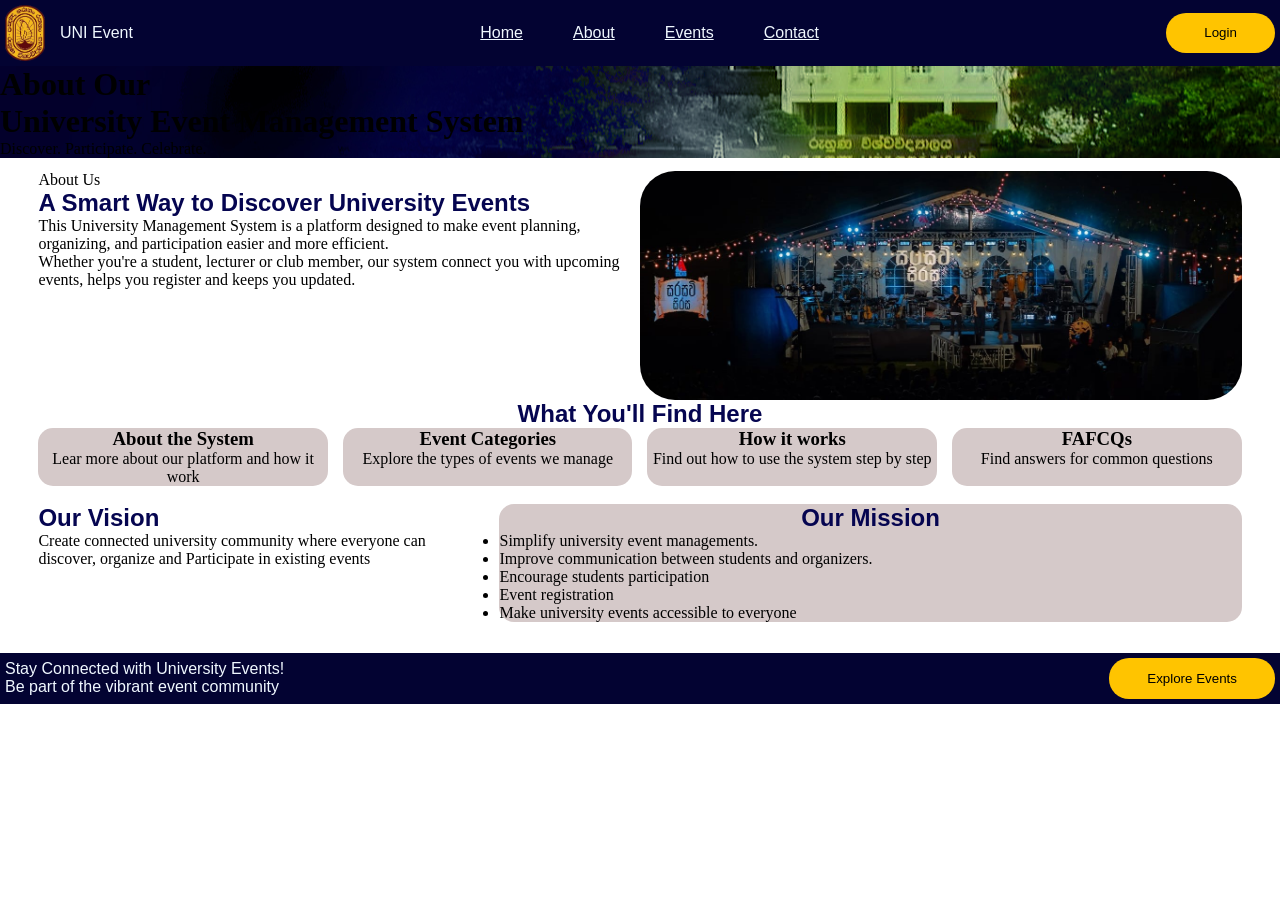
==== About.html @ bffebc49 "Test Event page" ====
<!DOCTYPE html>
<html>
    <head>
        <title> UNI EVENTS </title>
        <style>

        </style>
        <link rel="stylesheet" type="text/css" href="About_Style.css">
    </head>
    <body>
        <div id="margin">
            <div class="heading" >
                <div id="img_h2">
                    <img src="uni_logo.png" alt="UOR" class="Uni_logo">
                    <p>UNI Event</p>
                </div>
                <div class="horizontal_row_main">
                    <p>
                        Home
                    </p>
                     <p>
                       About
                    </p>
                     <p>
                        Events
                    </p>
                     <p>
                        Contact
                    </p>
                </div>
                <button type="button" class="Button">
                    Login
                </button>
            </div>
            <div id="img">
                <h1>
                    About Our
                        <br>
                    University Event Management System
                </h1>
                    Discover. Participate. Celebrate.
                
            </div>
        </div>

        <div id="body">
            <div class="horizontal-row2">
                <div>
                    <p>
                        About Us
                    </p>
                    <h2>
                        A Smart Way to Discover University Events
                    </h2>
                    <p>This University Management System is a platform
                        designed to make event planning, organizing,
                        and participation easier and more efficient.
                        <br>
                        Whether you're a student, lecturer or club member,
                        our system connect you with upcoming events, helps
                        you register and keeps you updated.
                    </p>
                </div>
                <img src="Event.jpeg" id="event">
            </div>
            <h2>
                <center>
                    What You'll Find Here
                </center>
            </h2>
            <div class="horizontal-row2">
                <div class="box_div">
                    <h3>
                        About the System
                    </h3>
                    <p>
                        Lear more about our platform and how it work
                    </p>
                </div>
                <div class="box_div">
                    <h3>
                        Event Categories
                    </h3>
                    <p>
                        Explore the types of events we manage
                    </p>
                </div>
                <div class="box_div">
                    <h3>
                        How it works
                    </h3>
                    <p>
                        Find out how to use the system step by step
                    </p>
                </div>
                <div class="box_div">
                    <h3>
                        FAFCQs
                    </h3>
                    <p>
                       Find answers for common questions
                    </p>
                </div>
            </div>

        <br>

            <div class="horizontal-row2">
                <div>
                    <h2>
                        Our Vision
                    </h2>
                    <p>
                        Create connected university community where
                        everyone can discover, organize and Participate
                        in existing events
                    </p>
                </div>
                <div class="box_div">
                    <h2>
                        Our Mission
                    </h2>
                    <ul>
                        <li>
                            Simplify university event managements.
                        </li>
                        <li>
                            Improve communication between students and organizers.
                        </li>
                        <li>
                            Encourage students participation
                        </li>
                        <li>
                            Event registration
                        </li>
                        <li>
                            Make university events accessible to everyone
                        </li>
                    </ul>
                </div>
            </div>
        </div>
            <br>
        <div class="heading">
            <div>
                <p>
                    Stay Connected with University Events!
                <br>
                    Be part of the vibrant event community
                </p>
            </div>
                <button type="button" class="Button">
                    Explore Events
                </button>
        </div>
        
    </body>
</html>
---- About_Style.css ----
.Uni_logo{
        width: 40px; 
        height:auto;
        }

#img_h2{
    display: flex;
    justify-content: center;
    align-items:center;
    gap:15px;
    color:aliceblue;
    font-family: sans-serif;
}

.heading{
    display: flex;
    gap:15px;
    align-items:center;
    justify-content: space-between;
    background-color:rgb(3, 3, 50);
    padding : 5px;
    color:aliceblue;
    font-family: sans-serif;
    
}
#img{
    background-image: url(Uni.jpg);
    background-size: cover;
    background-position: center;
    background-repeat: no-repeat;
    height: 100%;
}

*{
    
    margin: 0;
    padding: 0;
    box-sizing: border-box;
}


    
  
#body{
    margin-left: 3%;
    margin-right: 3%;
    margin-top: 1%;
    margin-bottom: 1%;
}

#event{
    height:auto;
    width:50%;
    border-radius: 35px;
}
.horizontal_row_main{
    display: flex;
    justify-content: center;
    gap: 50px;
    cursor:pointer;
    text-decoration: underline;   
}
h2{
    font-family:sans-serif ;
    color: rgb(5, 5, 80);
    

}
.horizontal-row2{
    display: flex;
    gap:15px;
    
}
.box_div{
    background-color: rgb(213, 201, 201);
    text-align: center;
    width:100%;
    border-radius: 15px;

}
li{
    text-align: left;
    
}
.Button{
    background-color: rgb(255, 196, 0);
    justify-self: end;
    padding: 1% 3%;
    border-radius: 20px;
    border: none;
    cursor:pointer;

}
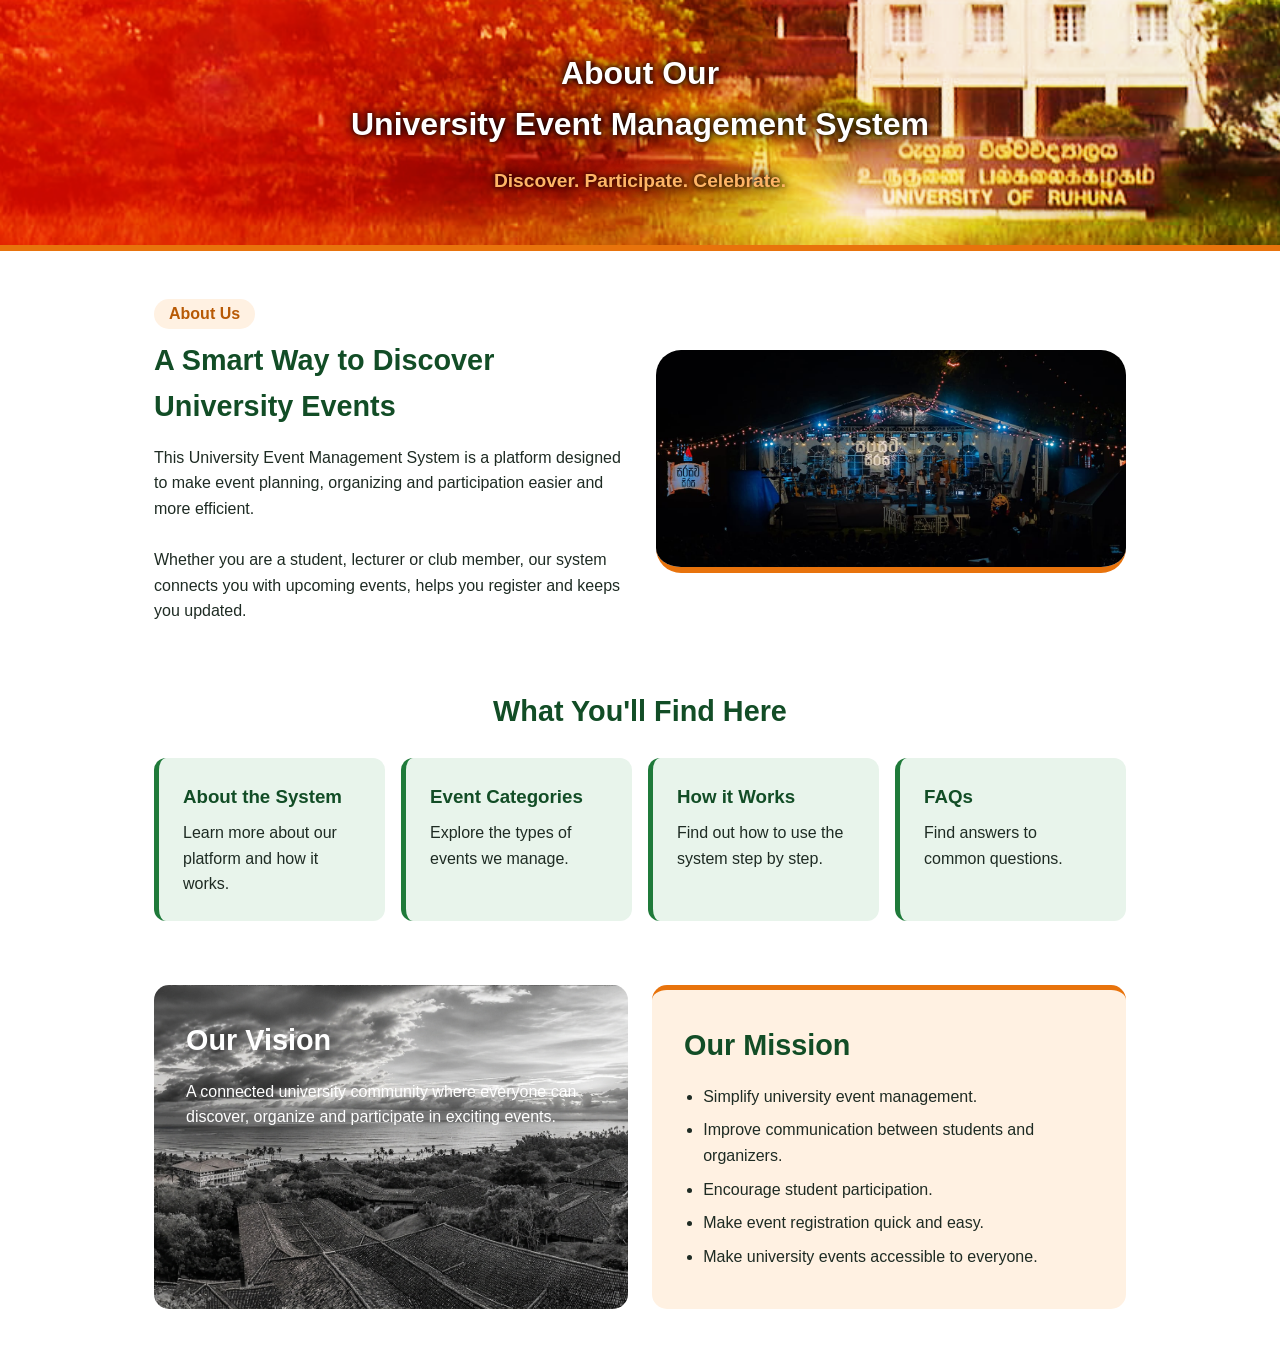
==== commit b95fdc8d: "without navigation and footer" ====
--- a/About.html
+++ b/About.html
@@ -1,158 +1,86 @@
 <!DOCTYPE html>
 <html>
     <head>
-        <title> UNI EVENTS </title>
-        <style>
-
-        </style>
+        <meta name="viewport" content="width=device-width, initial-scale=1">
+        <title>UNI EVENTS</title>
         <link rel="stylesheet" type="text/css" href="About_Style.css">
     </head>
     <body>
-        <div id="margin">
-            <div class="heading" >
-                <div id="img_h2">
-                    <img src="uni_logo.png" alt="UOR" class="Uni_logo">
-                    <p>UNI Event</p>
-                </div>
-                <div class="horizontal_row_main">
-                    <p>
-                        Home
-                    </p>
-                     <p>
-                       About
-                    </p>
-                     <p>
-                        Events
-                    </p>
-                     <p>
-                        Contact
-                    </p>
-                </div>
-                <button type="button" class="Button">
-                    Login
-                </button>
-            </div>
-            <div id="img">
-                <h1>
-                    About Our
-                        <br>
-                    University Event Management System
-                </h1>
-                    Discover. Participate. Celebrate.
-                
-            </div>
+        <div id="About">
+            <h1>
+                About Our
+                <br>
+                University Event Management System
+            </h1>
+            <p class="Tagline">Discover. Participate. Celebrate.</p>
         </div>
 
         <div id="body">
-            <div class="horizontal-row2">
-                <div>
+
+            <!-- About us -->
+            <div class="About_Us">
+                <div class="About_Text">
+                    <p class="Small_Title">About Us</p>
+                    <h2>A Smart Way to Discover University Events</h2>
                     <p>
-                        About Us
+                        This University Event Management System is a platform
+                        designed to make event planning, organizing and
+                        participation easier and more efficient.
                     </p>
-                    <h2>
-                        A Smart Way to Discover University Events
-                    </h2>
-                    <p>This University Management System is a platform
-                        designed to make event planning, organizing,
-                        and participation easier and more efficient.
-                        <br>
-                        Whether you're a student, lecturer or club member,
-                        our system connect you with upcoming events, helps
+                    <br>
+                    <p>
+                        Whether you are a student, lecturer or club member,
+                        our system connects you with upcoming events, helps
                         you register and keeps you updated.
                     </p>
                 </div>
-                <img src="Event.jpeg" id="event">
+                <img src="Event.jpeg" alt="University event" id="Event_Img">
             </div>
-            <h2>
-                <center>
-                    What You'll Find Here
-                </center>
-            </h2>
-            <div class="horizontal-row2">
-                <div class="box_div">
-                    <h3>
-                        About the System
-                    </h3>
-                    <p>
-                        Lear more about our platform and how it work
-                    </p>
+
+            <!-- What you will find -->
+            <h2 class="Center_Title">What You'll Find Here</h2>
+            <div class="Container_Collection">
+                <div class="Container">
+                    <h3>About the System</h3>
+                    <p>Learn more about our platform and how it works.</p>
                 </div>
-                <div class="box_div">
-                    <h3>
-                        Event Categories
-                    </h3>
-                    <p>
-                        Explore the types of events we manage
-                    </p>
+                <div class="Container">
+                    <h3>Event Categories</h3>
+                    <p>Explore the types of events we manage.</p>
                 </div>
-                <div class="box_div">
-                    <h3>
-                        How it works
-                    </h3>
-                    <p>
-                        Find out how to use the system step by step
-                    </p>
+                <div class="Container">
+                    <h3>How it Works</h3>
+                    <p>Find out how to use the system step by step.</p>
                 </div>
-                <div class="box_div">
-                    <h3>
-                        FAFCQs
-                    </h3>
-                    <p>
-                       Find answers for common questions
-                    </p>
+                <div class="Container">
+                    <h3>FAQs</h3>
+                    <p>Find answers to common questions.</p>
                 </div>
             </div>
 
-        <br>
-
-            <div class="horizontal-row2">
-                <div>
-                    <h2>
-                        Our Vision
-                    </h2>
+            <!-- Vision and Mission -->
+            <div class="Vision_Mission">
+                <div id="Vision">
+                    <h2>Our Vision</h2>
                     <p>
-                        Create connected university community where
-                        everyone can discover, organize and Participate
-                        in existing events
+                        A connected university community where
+                        everyone can discover, organize and participate
+                        in exciting events.
                     </p>
                 </div>
-                <div class="box_div">
-                    <h2>
-                        Our Mission
-                    </h2>
+                <div id="Mission">
+                    <h2>Our Mission</h2>
                     <ul>
-                        <li>
-                            Simplify university event managements.
-                        </li>
-                        <li>
-                            Improve communication between students and organizers.
-                        </li>
-                        <li>
-                            Encourage students participation
-                        </li>
-                        <li>
-                            Event registration
-                        </li>
-                        <li>
-                            Make university events accessible to everyone
-                        </li>
+                        <li>Simplify university event management.</li>
+                        <li>Improve communication between students and organizers.</li>
+                        <li>Encourage student participation.</li>
+                        <li>Make event registration quick and easy.</li>
+                        <li>Make university events accessible to everyone.</li>
                     </ul>
                 </div>
             </div>
+
         </div>
-            <br>
-        <div class="heading">
-            <div>
-                <p>
-                    Stay Connected with University Events!
-                <br>
-                    Be part of the vibrant event community
-                </p>
-            </div>
-                <button type="button" class="Button">
-                    Explore Events
-                </button>
-        </div>
-        
+
     </body>
-</html>+</html>
--- a/About_Style.css
+++ b/About_Style.css
@@ -1,96 +1,185 @@
+/* Colors used: orange, green and white */
 
-
-.Uni_logo{
-        width: 40px; 
-        height:auto;
-        }
-
-#img_h2{
-    display: flex;
-    justify-content: center;
-    align-items:center;
-    gap:15px;
-    color:aliceblue;
-    font-family: sans-serif;
-}
-
-.heading{
-    display: flex;
-    gap:15px;
-    align-items:center;
-    justify-content: space-between;
-    background-color:rgb(3, 3, 50);
-    padding : 5px;
-    color:aliceblue;
-    font-family: sans-serif;
-    
-}
-#img{
-    background-image: url(Uni.jpg);
-    background-size: cover;
-    background-position: center;
-    background-repeat: no-repeat;
-    height: 100%;
-}
-
-*{
-    
+* {
     margin: 0;
     padding: 0;
     box-sizing: border-box;
 }
 
-
-    
-  
-#body{
-    margin-left: 3%;
-    margin-right: 3%;
-    margin-top: 1%;
-    margin-bottom: 1%;
+body {
+    font-family: sans-serif;
+    color: #1e2b23;
+    background-color: white;
+    line-height: 1.6;
 }
 
-#event{
-    height:auto;
-    width:50%;
-    border-radius: 35px;
-}
-.horizontal_row_main{
-    display: flex;
-    justify-content: center;
-    gap: 50px;
-    cursor:pointer;
-    text-decoration: underline;   
-}
-h2{
-    font-family:sans-serif ;
-    color: rgb(5, 5, 80);
-    
-
-}
-.horizontal-row2{
-    display: flex;
-    gap:15px;
-    
-}
-.box_div{
-    background-color: rgb(213, 201, 201);
-    text-align: center;
-    width:100%;
-    border-radius: 15px;
-
-}
-li{
-    text-align: left;
-    
-}
-.Button{
-    background-color: rgb(255, 196, 0);
-    justify-self: end;
-    padding: 1% 3%;
-    border-radius: 20px;
-    border: none;
-    cursor:pointer;
-
+img {
+    max-width: 100%;
 }
 
+/* ---------- Top picture ---------- */
+#About{
+    background-image: url(Uni.png);
+    background-size: cover;
+    background-position: center;
+    background-repeat: no-repeat;
+    color: white;
+    text-align: center;
+    padding: 3rem 2rem;
+    border-bottom: 6px solid #e8730c;
+    text-shadow: 0 0 5px #000000, 0 0 15px #000000;
+}
+
+.Uni_logo {
+    width: 80px;
+    height: auto;
+    margin-bottom: 1rem;
+}
+
+#About_Img h1 {
+    font-size: 2.2rem;
+}
+
+.Tagline {
+    margin-top: 1rem;
+    font-size: 1.2rem;
+    font-weight: bold;
+    color: #ffb566;
+}
+
+/* ---------- Main body ---------- */
+#body {
+    max-width: 1100px;
+    margin: 0 auto;
+    padding: 3rem 5%;
+}
+
+h2 {
+    color: #124d26;
+    font-size: 1.8rem;
+}
+
+h3 {
+    color: #124d26;
+    margin-bottom: 0.5rem;
+}
+
+/* ---------- About us ---------- */
+.About_Us {
+    display: grid;
+    grid-template-columns: 1fr 1fr;
+    align-items: center;
+    gap: 2rem;
+}
+
+
+
+.About_Text h2 {
+    margin: 0.5rem 0 1rem 0;
+}
+
+.Small_Title {
+    display: inline-block;
+    background-color: #fff1e2;
+    color: #b85a05;
+    font-weight: bold;
+    padding: 2px 15px;
+    border-radius: 20px;
+}
+
+#Event_Img {
+    display:block;
+    width: 100%;
+    height: auto;
+    border-radius: 25px;
+    border-bottom: 6px solid #e8730c;
+}
+
+/* ---------- What you will find ---------- */
+.Center_Title {
+    text-align: center;
+    margin-top: 4rem;
+    margin-bottom: 1.5rem;
+}
+
+.Container_Collection {
+    display: grid;
+    grid-template-columns: 1fr 1fr 1fr 1fr;
+    gap: 1rem;
+}
+
+.Container {
+    background-color: #e8f4eb;
+    border-left: 5px solid #1f7a3a;
+    border-radius: 12px;
+    padding: 1.5rem;
+}
+
+/* ---------- Vision and Mission ---------- */
+.Vision_Mission {
+    display: grid;
+    grid-template-columns: 1fr 1fr;
+    gap: 1.5rem;
+    margin-top: 4rem;
+}
+
+#Vision {
+    background-image:url(Container_Img.jpg);
+    background-size: cover;
+    background-position: center;
+    color: white;
+    border-radius: 15px;
+    padding: 2rem;
+}
+
+#Vision h2 {
+    color: white;
+    margin-bottom: 1rem;
+}
+
+#Mission {
+    background-color: #fff1e2;
+    border-top: 5px solid #e8730c;
+    border-radius: 15px;
+    padding: 2rem;
+}
+
+#Mission h2 {
+    margin-bottom: 1rem;
+}
+
+li {
+    text-align: left;
+    margin-left: 1.2rem;
+    margin-bottom: 0.5rem;
+}
+
+/* ---------- Small screens ---------- */
+@media (max-width: 800px) {
+    .About_Us {
+       grid-template-columns: 1fr;
+    }
+
+    .About_Text,
+    #Event_Img {
+        width: 100%;
+    }
+
+    .Container_Collection {
+        grid-template-columns: 1fr 1fr;
+    }
+
+    .Vision_Mission {
+        grid-template-columns: 1fr;
+    }
+}
+
+@media (max-width: 500px) {
+    .Container_Collection {
+        grid-template-columns: 1fr;
+    }
+
+    #About_Img h1 {
+        font-size: 1.6rem;
+    }
+}
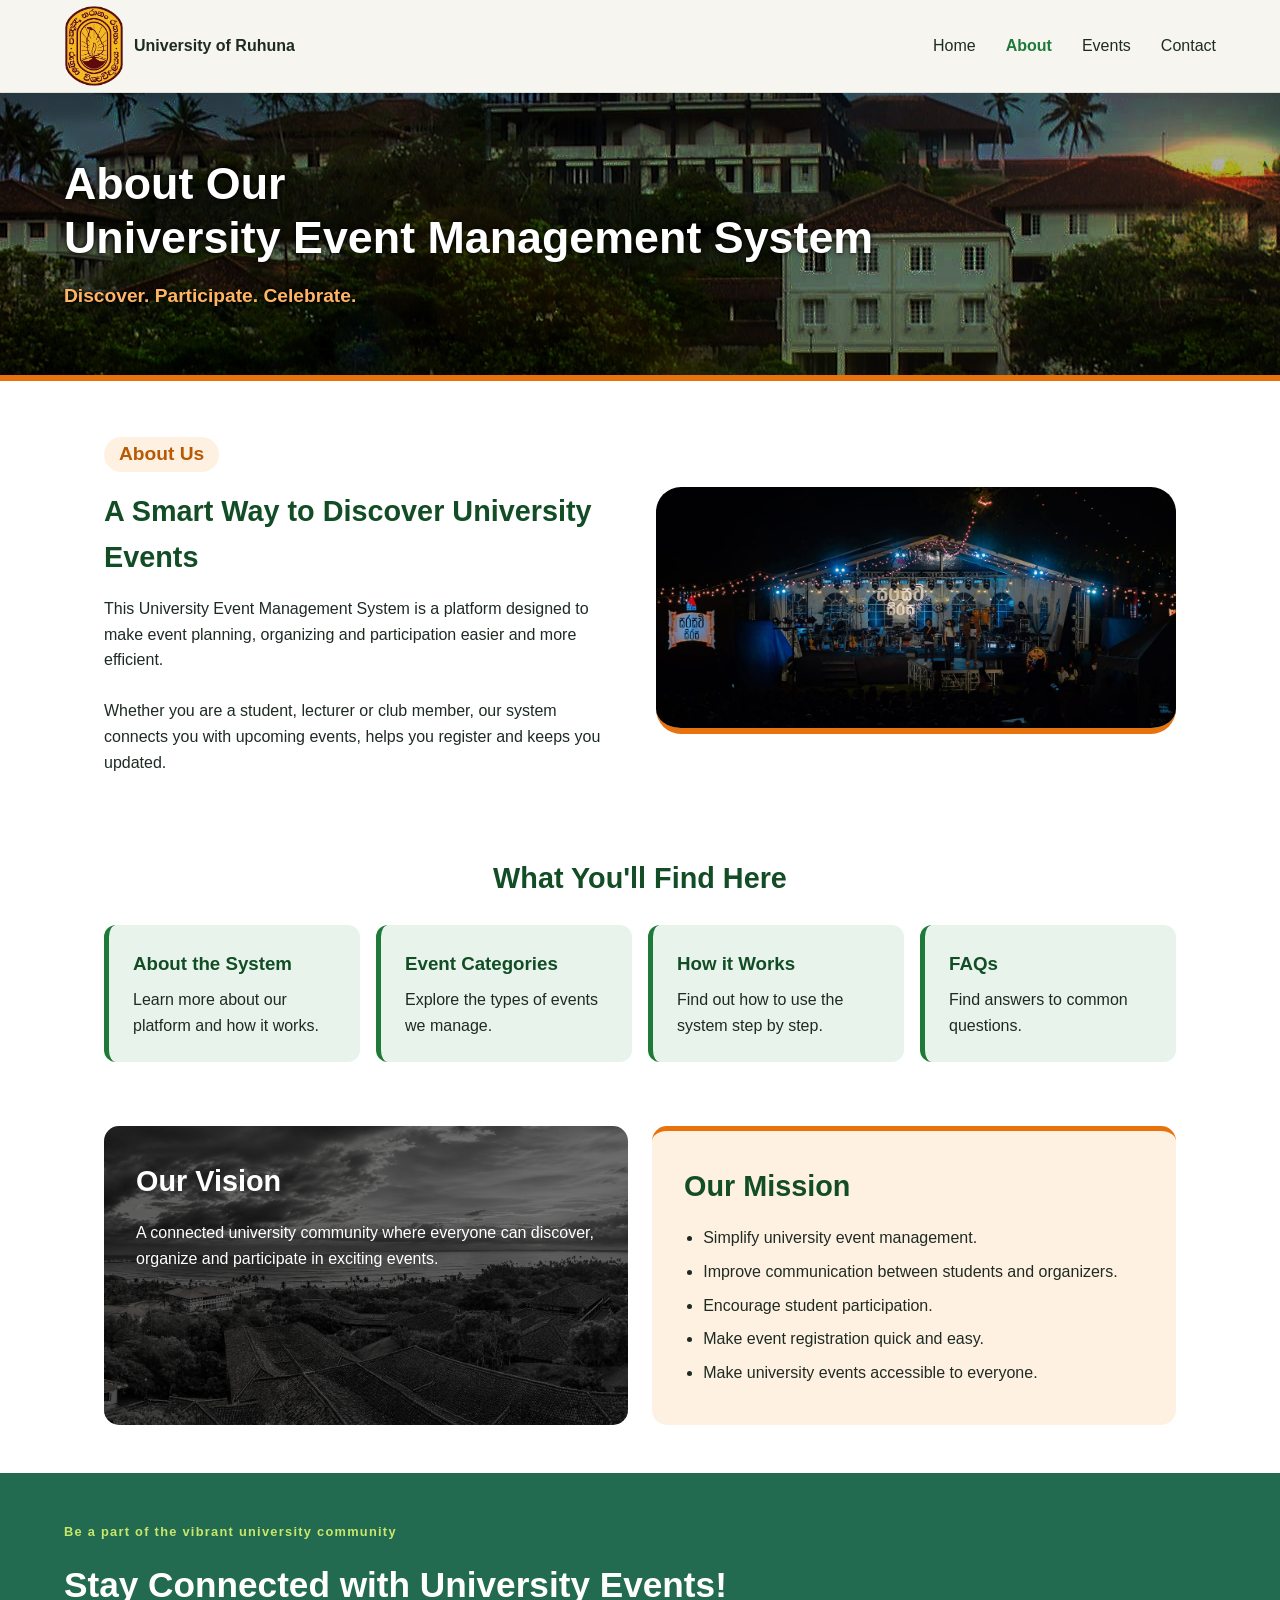
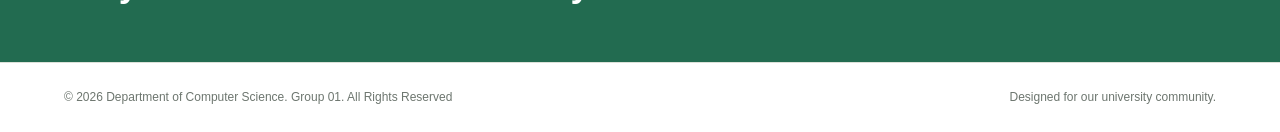
==== commit 0c0107b7: "Last test file" ====
--- a/About.html
+++ b/About.html
@@ -1,86 +1,120 @@
 <!DOCTYPE html>
-<html>
-    <head>
-        <meta name="viewport" content="width=device-width, initial-scale=1">
-        <title>UNI EVENTS</title>
-        <link rel="stylesheet" type="text/css" href="About_Style.css">
-    </head>
-    <body>
-        <div id="About">
-            <h1>
-                About Our
+<html lang="en">
+<head>
+    <meta charset="utf-8">
+    <meta name="viewport" content="width=device-width, initial-scale=1">
+    <title>UniConnect Events | About</title>
+    <link rel="stylesheet" href="About_Style.css">
+</head>
+<body>
+
+    <!-- ---------- Header ---------- -->
+    <header class="site-header">
+        <nav class="nav container">
+            <a class="brand" href="index.html">
+                <img src="About_Img/uni_logo.png" alt="University of Ruhuna logo" class="brand-logo-img">
+                University of Ruhuna
+            </a>
+            <div class="nav-links">
+                <a href="index.html">Home</a>
+                <a class="active" href="About.html">About</a>
+                <a href="events.html">Events</a>
+                <a href="contact.html">Contact</a>
+            </div>
+        </nav>
+    </header>
+
+    <!-- ---------- Top picture ---------- -->
+    <div id="About">
+        <h1>
+            About Our
+            <br>
+            University Event Management System
+        </h1>
+        <p class="Tagline">Discover. Participate. Celebrate.</p>
+    </div>
+
+    <div id="body">
+
+        <!-- ---------- About us ---------- -->
+        <div class="About_Us">
+            <div class="About_Text">
+                <p class="Small_Title">About Us</p>
+                <h3 class="section-heading">A Smart Way to Discover University Events</h3>
+                <p>
+                    This University Event Management System is a platform
+                    designed to make event planning, organizing and
+                    participation easier and more efficient.
+                </p>
                 <br>
-                University Event Management System
-            </h1>
-            <p class="Tagline">Discover. Participate. Celebrate.</p>
+                <p>
+                    Whether you are a student, lecturer or club member,
+                    our system connects you with upcoming events, helps
+                    you register and keeps you updated.
+                </p>
+            </div>
+            <img src="About_Img/Event.jpeg" alt="University event" id="Event_Img">
         </div>
 
-        <div id="body">
-
-            <!-- About us -->
-            <div class="About_Us">
-                <div class="About_Text">
-                    <p class="Small_Title">About Us</p>
-                    <h2>A Smart Way to Discover University Events</h2>
-                    <p>
-                        This University Event Management System is a platform
-                        designed to make event planning, organizing and
-                        participation easier and more efficient.
-                    </p>
-                    <br>
-                    <p>
-                        Whether you are a student, lecturer or club member,
-                        our system connects you with upcoming events, helps
-                        you register and keeps you updated.
-                    </p>
-                </div>
-                <img src="Event.jpeg" alt="University event" id="Event_Img">
+        <!-- ---------- What you will find ---------- -->
+        <h2 class="Center_Title">What You'll Find Here</h2>
+        <div class="Container_Collection">
+            <div class="Container">
+                <h3>About the System</h3>
+                <p>Learn more about our platform and how it works.</p>
             </div>
-
-            <!-- What you will find -->
-            <h2 class="Center_Title">What You'll Find Here</h2>
-            <div class="Container_Collection">
-                <div class="Container">
-                    <h3>About the System</h3>
-                    <p>Learn more about our platform and how it works.</p>
-                </div>
-                <div class="Container">
-                    <h3>Event Categories</h3>
-                    <p>Explore the types of events we manage.</p>
-                </div>
-                <div class="Container">
-                    <h3>How it Works</h3>
-                    <p>Find out how to use the system step by step.</p>
-                </div>
-                <div class="Container">
-                    <h3>FAQs</h3>
-                    <p>Find answers to common questions.</p>
-                </div>
+            <div class="Container">
+                <h3>Event Categories</h3>
+                <p>Explore the types of events we manage.</p>
             </div>
-
-            <!-- Vision and Mission -->
-            <div class="Vision_Mission">
-                <div id="Vision">
-                    <h2>Our Vision</h2>
-                    <p>
-                        A connected university community where
-                        everyone can discover, organize and participate
-                        in exciting events.
-                    </p>
-                </div>
-                <div id="Mission">
-                    <h2>Our Mission</h2>
-                    <ul>
-                        <li>Simplify university event management.</li>
-                        <li>Improve communication between students and organizers.</li>
-                        <li>Encourage student participation.</li>
-                        <li>Make event registration quick and easy.</li>
-                        <li>Make university events accessible to everyone.</li>
-                    </ul>
-                </div>
+            <div class="Container">
+                <h3>How it Works</h3>
+                <p>Find out how to use the system step by step.</p>
             </div>
-
+            <div class="Container">
+                <h3>FAQs</h3>
+                <p>Find answers to common questions.</p>
+            </div>
         </div>
 
-    </body>
+        <!-- ---------- Vision and Mission ---------- -->
+        <div class="Vision_Mission">
+            <div id="Vision">
+                <h2>Our Vision</h2>
+                <p>
+                    A connected university community where
+                    everyone can discover, organize and participate
+                    in exciting events.
+                </p>
+            </div>
+            <div id="Mission">
+                <h2>Our Mission</h2>
+                <ul>
+                    <li>Simplify university event management.</li>
+                    <li>Improve communication between students and organizers.</li>
+                    <li>Encourage student participation.</li>
+                    <li>Make event registration quick and easy.</li>
+                    <li>Make university events accessible to everyone.</li>
+                </ul>
+            </div>
+        </div>
+    </div>
+
+    <!-- ---------- Bottom green banner ---------- -->
+    <section class="cta-section">
+        <div class="container">
+            <p class="eyebrow">Be a part of the vibrant university community</p>
+            <h2>Stay Connected with University Events!</h2>
+        </div>
+    </section>
+
+    <!-- ---------- Footer ---------- -->
+    <footer class="footer">
+        <div class="container footer-inner">
+            <span>© 2026 Department of Computer Science. Group 01. All Rights Reserved</span>
+            <span>Designed for our university community.</span>
+        </div>
+    </footer>
+
+</body>
 </html>
--- a/About_Style.css
+++ b/About_Style.css
@@ -1,4 +1,13 @@
 /* Colors used: orange, green and white */
+
+/* ---------- Theme colors (change them here once) ---------- */
+:root {
+    --green: #1f7a3a;
+    --dark-green: #124d26;
+    --orange: #e8730c;
+    --ink: #1e2b23;
+    --line: #dce1d9;
+}
 
 * {
     margin: 0;
@@ -6,9 +15,13 @@
     box-sizing: border-box;
 }
 
+html {
+    scroll-behavior: smooth;
+}
+
 body {
     font-family: sans-serif;
-    color: #1e2b23;
+    color: var(--ink);
     background-color: white;
     line-height: 1.6;
 }
@@ -17,27 +30,78 @@
     max-width: 100%;
 }
 
+.container {
+    width: 90%;
+    max-width: 1200px;
+    margin-left: auto;
+    margin-right: auto;
+}
+
+/* ---------- Header ---------- */
+.site-header {
+    background: #f7f5ef;
+    border-bottom: 1px solid var(--line);
+}
+
+.nav {
+    min-height: 92px;
+    display: flex;
+    flex-wrap: wrap;
+    align-items: center;
+    justify-content: space-between;
+    gap: 10px;
+}
+
+.brand {
+    color: var(--ink);
+    font-weight: 700;
+    text-decoration: none;
+    display: flex;
+    align-items: center;
+    gap: 10px;
+}
+
+.brand-logo-img {
+    width: 60px;
+    height: 80px;
+    object-fit: contain;
+    display: block;
+}
+
+.nav-links {
+    display: flex;
+    gap: 30px;
+}
+
+.nav-links a {
+    color: var(--ink);
+    text-decoration: none;
+    transition: color 0.3s;
+}
+
+.nav-links a.active,
+.nav-links a:hover {
+    color: var(--green);
+    font-weight: 700;
+}
+
 /* ---------- Top picture ---------- */
-#About{
-    background-image: url(Uni.png);
+#About {
+    background-image: url(About_Img/Uni.png);
     background-size: cover;
     background-position: center;
     background-repeat: no-repeat;
     color: white;
-    text-align: center;
-    padding: 3rem 2rem;
-    border-bottom: 6px solid #e8730c;
-    text-shadow: 0 0 5px #000000, 0 0 15px #000000;
-}
-
-.Uni_logo {
-    width: 80px;
-    height: auto;
+    text-align: left;
+    padding: 4rem 5%;
+    border-bottom: 6px solid var(--orange);
+    text-shadow: 0 0 5px #000000;
+}
+
+#About h1 {
+    font-size: 2.8rem;
+    line-height: 1.2;
     margin-bottom: 1rem;
-}
-
-#About_Img h1 {
-    font-size: 2.2rem;
 }
 
 .Tagline {
@@ -49,18 +113,18 @@
 
 /* ---------- Main body ---------- */
 #body {
-    max-width: 1100px;
+    max-width: 1200px;
     margin: 0 auto;
     padding: 3rem 5%;
 }
 
 h2 {
-    color: #124d26;
     font-size: 1.8rem;
+    margin-bottom: 1rem;
 }
 
 h3 {
-    color: #124d26;
+    color: var(--dark-green);
     margin-bottom: 0.5rem;
 }
 
@@ -72,9 +136,7 @@
     gap: 2rem;
 }
 
-
-
-.About_Text h2 {
+.About_Text {
     margin: 0.5rem 0 1rem 0;
 }
 
@@ -85,18 +147,25 @@
     font-weight: bold;
     padding: 2px 15px;
     border-radius: 20px;
+    font-size: 1.2rem;
+}
+
+.section-heading {
+    font-size: 1.8rem;
+    margin: 1rem 0;
 }
 
 #Event_Img {
-    display:block;
+    display: block;
     width: 100%;
     height: auto;
     border-radius: 25px;
-    border-bottom: 6px solid #e8730c;
+    border-bottom: 6px solid var(--orange);
 }
 
 /* ---------- What you will find ---------- */
 .Center_Title {
+    color: var(--dark-green);
     text-align: center;
     margin-top: 4rem;
     margin-bottom: 1.5rem;
@@ -110,9 +179,15 @@
 
 .Container {
     background-color: #e8f4eb;
-    border-left: 5px solid #1f7a3a;
+    border-left: 5px solid var(--green);
     border-radius: 12px;
     padding: 1.5rem;
+    transition: transform 0.3s, box-shadow 0.3s;
+}
+
+.Container:hover {
+    transform: translateY(-5px);
+    box-shadow: 0 6px 12px rgba(0, 0, 0, 0.15);
 }
 
 /* ---------- Vision and Mission ---------- */
@@ -124,7 +199,9 @@
 }
 
 #Vision {
-    background-image:url(Container_Img.jpg);
+    /* dark layer on top of the picture so the white text is easy to read */
+    background-image: linear-gradient(rgba(0, 0, 0, 0.55), rgba(0, 0, 0, 0.55)),
+                      url(About_Img/Container_Img.jpg);
     background-size: cover;
     background-position: center;
     color: white;
@@ -134,18 +211,17 @@
 
 #Vision h2 {
     color: white;
-    margin-bottom: 1rem;
 }
 
 #Mission {
     background-color: #fff1e2;
-    border-top: 5px solid #e8730c;
+    border-top: 5px solid var(--orange);
     border-radius: 15px;
     padding: 2rem;
 }
 
 #Mission h2 {
-    margin-bottom: 1rem;
+    color: var(--dark-green);
 }
 
 li {
@@ -154,15 +230,45 @@
     margin-bottom: 0.5rem;
 }
 
+/* ---------- Bottom green banner ---------- */
+.cta-section {
+    background: #226b50;
+    color: white;
+    padding: 49px 0;
+}
+
+.cta-section h2 {
+    font-size: 2.2rem;
+    margin-bottom: 0;
+}
+
+.eyebrow {
+    color: #c8e86b;
+    font-size: 0.8rem;
+    font-weight: 700;
+    letter-spacing: 0.1em;
+    margin-bottom: 14px;
+}
+
+/* ---------- Footer ---------- */
+.footer {
+    border-top: 1px solid var(--line);
+    padding: 25px 0;
+    color: #6d766f;
+    font-size: 12px;
+}
+
+.footer-inner {
+    display: flex;
+    flex-wrap: wrap;
+    justify-content: space-between;
+    gap: 8px;
+}
+
 /* ---------- Small screens ---------- */
 @media (max-width: 800px) {
     .About_Us {
-       grid-template-columns: 1fr;
-    }
-
-    .About_Text,
-    #Event_Img {
-        width: 100%;
+        grid-template-columns: 1fr;
     }
 
     .Container_Collection {
@@ -171,6 +277,10 @@
 
     .Vision_Mission {
         grid-template-columns: 1fr;
+    }
+
+    #About h1 {
+        font-size: 2rem;
     }
 }
 
@@ -179,7 +289,11 @@
         grid-template-columns: 1fr;
     }
 
-    #About_Img h1 {
+    .nav-links {
+        gap: 15px;
+    }
+
+    #About h1 {
         font-size: 1.6rem;
     }
 }
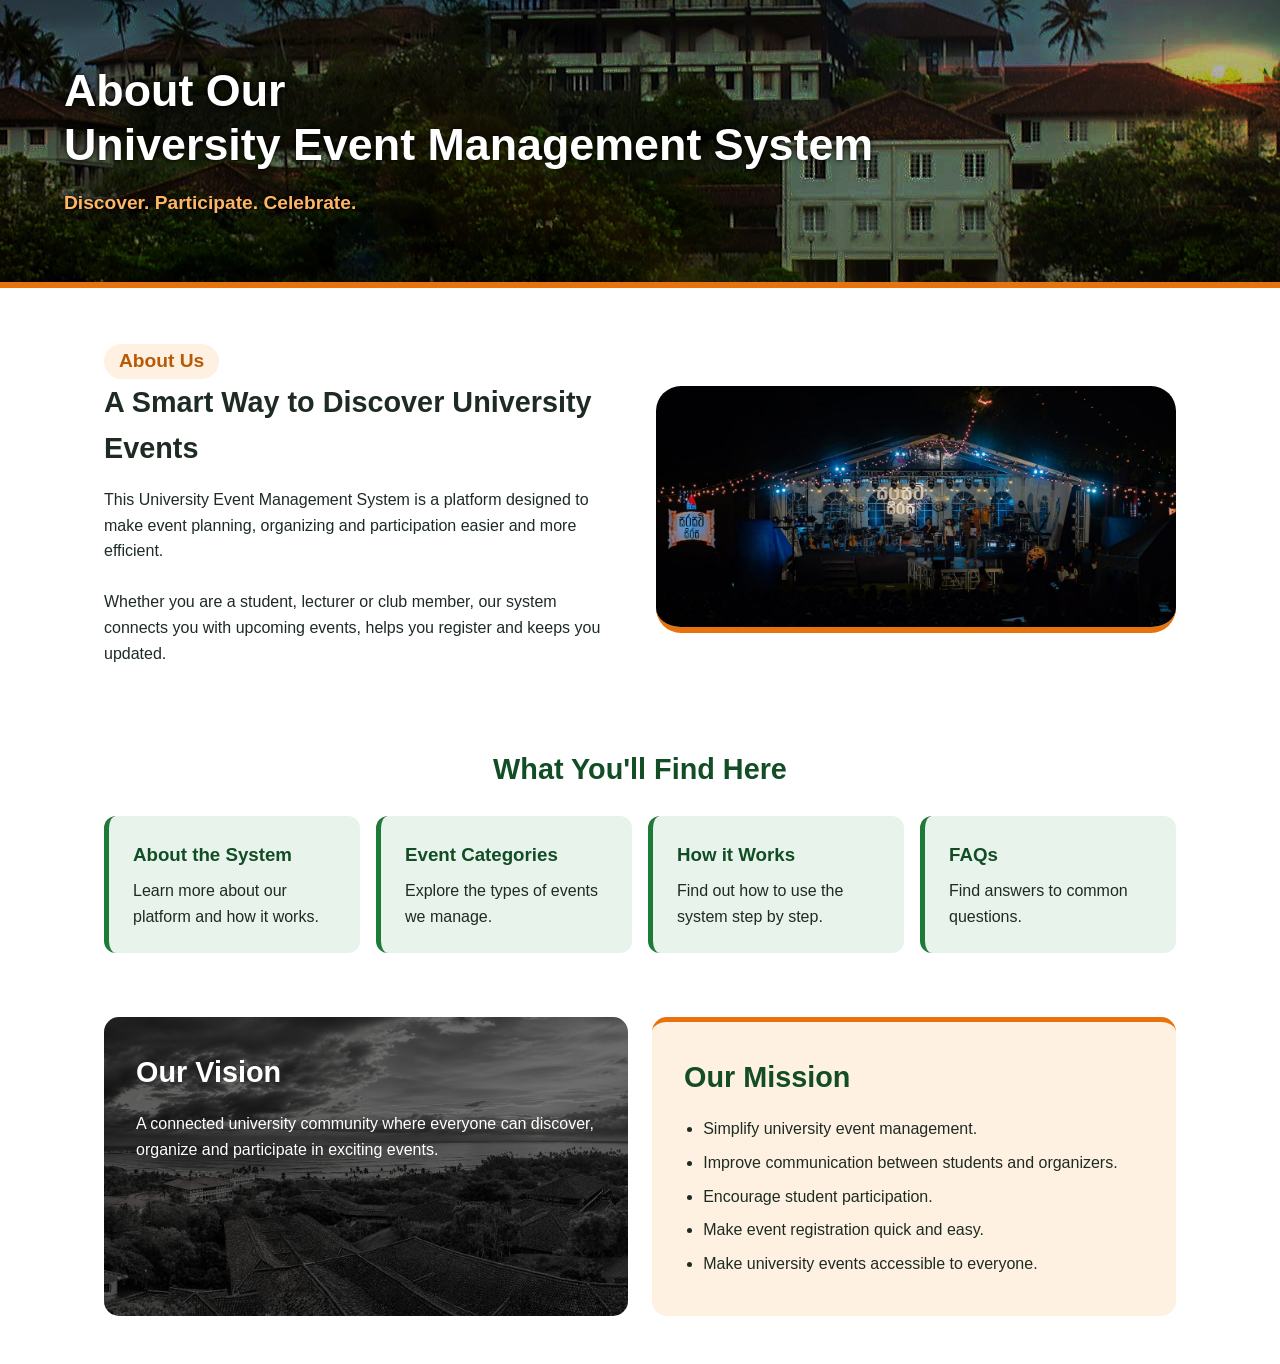
==== commit f278f69b: "Rename About/About.html to About.html" ====
--- a/About.html
+++ b/About.html
@@ -1,120 +1,86 @@
 <!DOCTYPE html>
-<html lang="en">
-<head>
-    <meta charset="utf-8">
-    <meta name="viewport" content="width=device-width, initial-scale=1">
-    <title>UniConnect Events | About</title>
-    <link rel="stylesheet" href="About_Style.css">
-</head>
-<body>
-
-    <!-- ---------- Header ---------- -->
-    <header class="site-header">
-        <nav class="nav container">
-            <a class="brand" href="index.html">
-                <img src="About_Img/uni_logo.png" alt="University of Ruhuna logo" class="brand-logo-img">
-                University of Ruhuna
-            </a>
-            <div class="nav-links">
-                <a href="index.html">Home</a>
-                <a class="active" href="About.html">About</a>
-                <a href="events.html">Events</a>
-                <a href="contact.html">Contact</a>
-            </div>
-        </nav>
-    </header>
-
-    <!-- ---------- Top picture ---------- -->
-    <div id="About">
-        <h1>
-            About Our
-            <br>
-            University Event Management System
-        </h1>
-        <p class="Tagline">Discover. Participate. Celebrate.</p>
-    </div>
-
-    <div id="body">
-
-        <!-- ---------- About us ---------- -->
-        <div class="About_Us">
-            <div class="About_Text">
-                <p class="Small_Title">About Us</p>
-                <h3 class="section-heading">A Smart Way to Discover University Events</h3>
-                <p>
-                    This University Event Management System is a platform
-                    designed to make event planning, organizing and
-                    participation easier and more efficient.
-                </p>
+<html>
+    <head>
+        <meta name="viewport" content="width=device-width, initial-scale=1">
+        <title>UNI EVENTS</title>
+        <link rel="stylesheet" type="text/css" href="About_Style.css">
+    </head>
+    <body>
+        <div id="About">
+            <h1>
+                About Our
                 <br>
-                <p>
-                    Whether you are a student, lecturer or club member,
-                    our system connects you with upcoming events, helps
-                    you register and keeps you updated.
-                </p>
-            </div>
-            <img src="About_Img/Event.jpeg" alt="University event" id="Event_Img">
+                University Event Management System
+            </h1>
+            <p class="Tagline">Discover. Participate. Celebrate.</p>
         </div>
 
-        <!-- ---------- What you will find ---------- -->
-        <h2 class="Center_Title">What You'll Find Here</h2>
-        <div class="Container_Collection">
-            <div class="Container">
-                <h3>About the System</h3>
-                <p>Learn more about our platform and how it works.</p>
+        <div id="body">
+
+            <!-- About us -->
+            <div class="About_Us">
+                <div class="About_Text">
+                    <p class="Small_Title">About Us</p>
+                    <h2>A Smart Way to Discover University Events</h2>
+                    <p>
+                        This University Event Management System is a platform
+                        designed to make event planning, organizing and
+                        participation easier and more efficient.
+                    </p>
+                    <br>
+                    <p>
+                        Whether you are a student, lecturer or club member,
+                        our system connects you with upcoming events, helps
+                        you register and keeps you updated.
+                    </p>
+                </div>
+                <img src="Event.jpeg" alt="University event" id="Event_Img">
             </div>
-            <div class="Container">
-                <h3>Event Categories</h3>
-                <p>Explore the types of events we manage.</p>
+
+            <!-- What you will find -->
+            <h2 class="Center_Title">What You'll Find Here</h2>
+            <div class="Container_Collection">
+                <div class="Container">
+                    <h3>About the System</h3>
+                    <p>Learn more about our platform and how it works.</p>
+                </div>
+                <div class="Container">
+                    <h3>Event Categories</h3>
+                    <p>Explore the types of events we manage.</p>
+                </div>
+                <div class="Container">
+                    <h3>How it Works</h3>
+                    <p>Find out how to use the system step by step.</p>
+                </div>
+                <div class="Container">
+                    <h3>FAQs</h3>
+                    <p>Find answers to common questions.</p>
+                </div>
             </div>
-            <div class="Container">
-                <h3>How it Works</h3>
-                <p>Find out how to use the system step by step.</p>
+
+            <!-- Vision and Mission -->
+            <div class="Vision_Mission">
+                <div id="Vision">
+                    <h2>Our Vision</h2>
+                    <p>
+                        A connected university community where
+                        everyone can discover, organize and participate
+                        in exciting events.
+                    </p>
+                </div>
+                <div id="Mission">
+                    <h2>Our Mission</h2>
+                    <ul>
+                        <li>Simplify university event management.</li>
+                        <li>Improve communication between students and organizers.</li>
+                        <li>Encourage student participation.</li>
+                        <li>Make event registration quick and easy.</li>
+                        <li>Make university events accessible to everyone.</li>
+                    </ul>
+                </div>
             </div>
-            <div class="Container">
-                <h3>FAQs</h3>
-                <p>Find answers to common questions.</p>
-            </div>
+
         </div>
 
-        <!-- ---------- Vision and Mission ---------- -->
-        <div class="Vision_Mission">
-            <div id="Vision">
-                <h2>Our Vision</h2>
-                <p>
-                    A connected university community where
-                    everyone can discover, organize and participate
-                    in exciting events.
-                </p>
-            </div>
-            <div id="Mission">
-                <h2>Our Mission</h2>
-                <ul>
-                    <li>Simplify university event management.</li>
-                    <li>Improve communication between students and organizers.</li>
-                    <li>Encourage student participation.</li>
-                    <li>Make event registration quick and easy.</li>
-                    <li>Make university events accessible to everyone.</li>
-                </ul>
-            </div>
-        </div>
-    </div>
-
-    <!-- ---------- Bottom green banner ---------- -->
-    <section class="cta-section">
-        <div class="container">
-            <p class="eyebrow">Be a part of the vibrant university community</p>
-            <h2>Stay Connected with University Events!</h2>
-        </div>
-    </section>
-
-    <!-- ---------- Footer ---------- -->
-    <footer class="footer">
-        <div class="container footer-inner">
-            <span>© 2026 Department of Computer Science. Group 01. All Rights Reserved</span>
-            <span>Designed for our university community.</span>
-        </div>
-    </footer>
-
-</body>
+    </body>
 </html>
